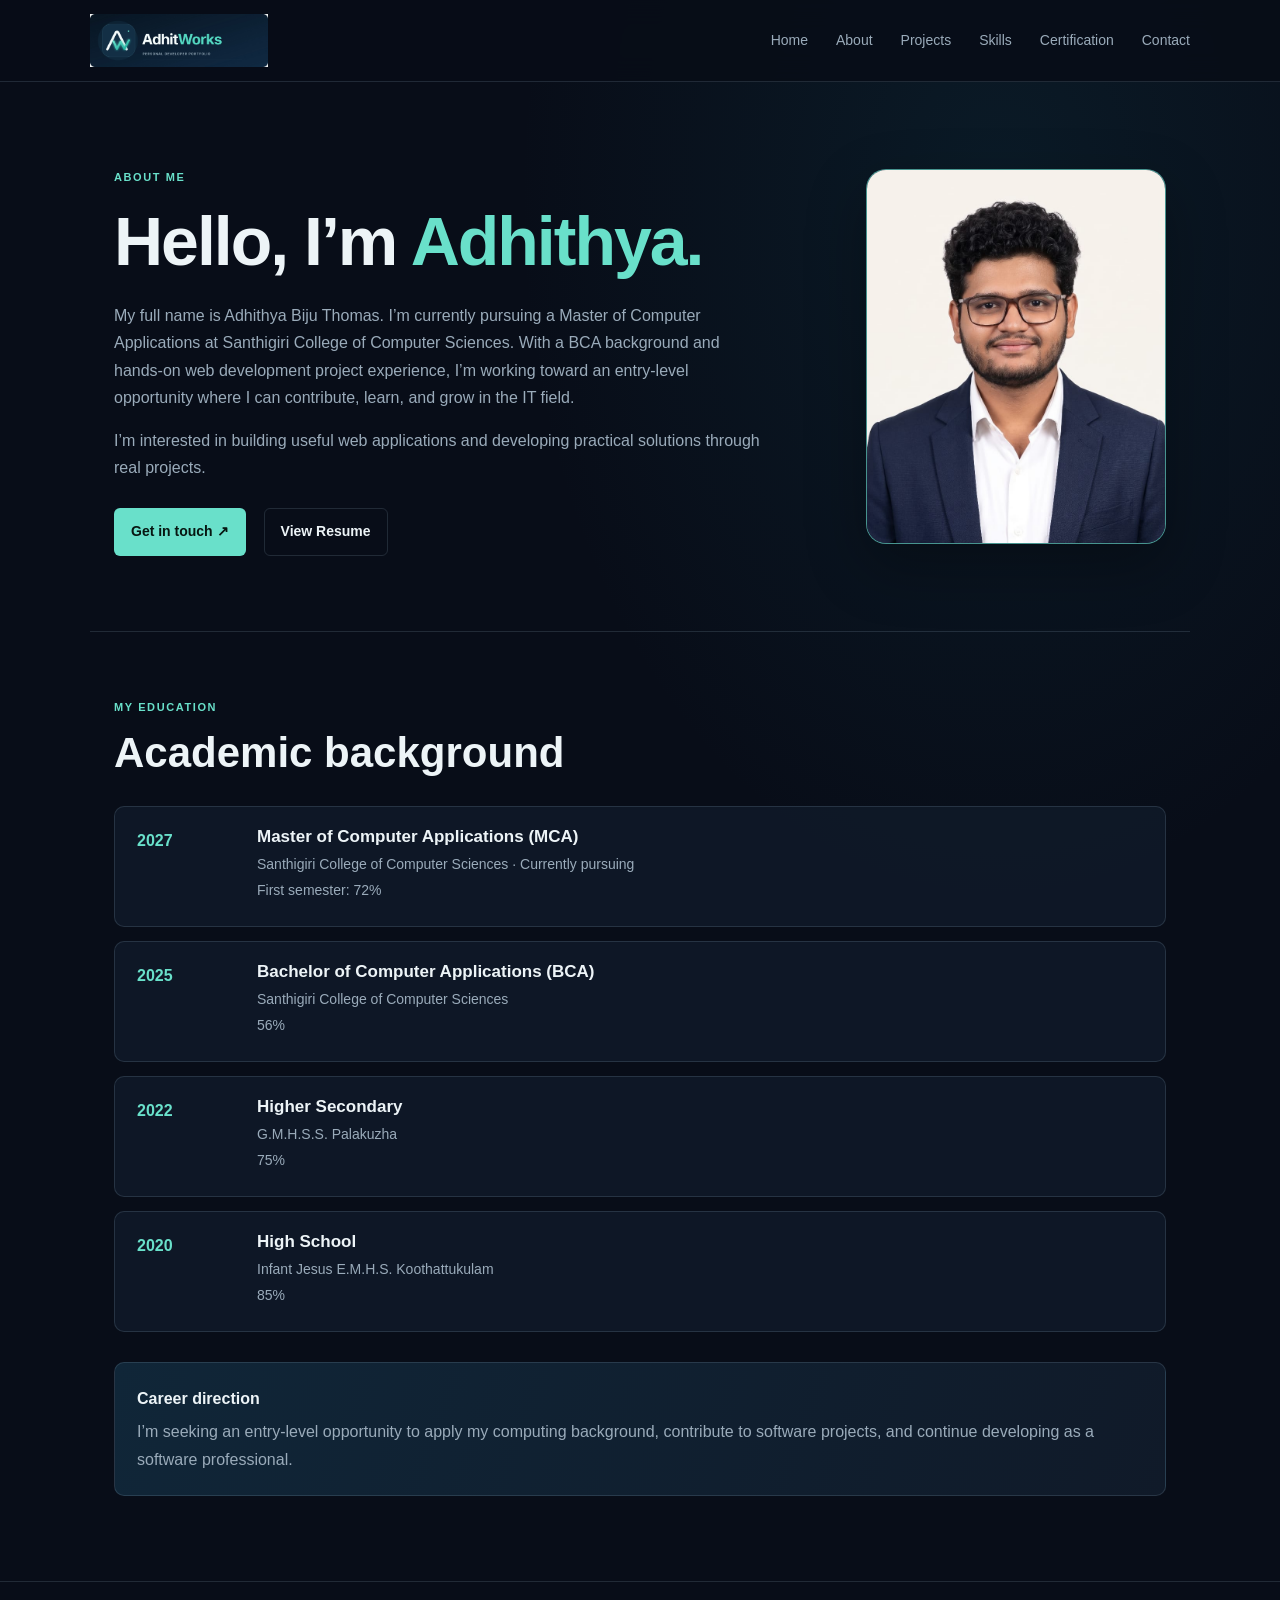
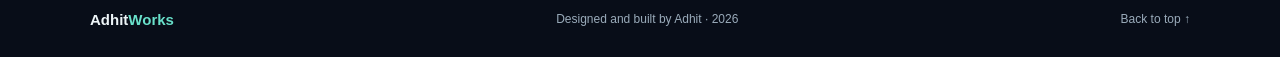
==== about.html @ 66b20a9e "initial commit" ====
<!DOCTYPE html>
<html lang="en">
<head>
  <meta charset="UTF-8">
  <meta name="viewport" content="width=device-width, initial-scale=1.0">
  <meta name="theme-color" content="#080d18">
  <meta name="description" content="About Adhit, MCA student and aspiring software developer.">
  <title>About | AdhitWorks</title>

  <link rel="icon" type="image/jpeg" href="./Assets/images/icon.jpg">
  <link rel="stylesheet" href="./Assets/css/style.css">
  <script src="./Assets/javascript/script.js" defer></script>

  <style>
    .about-main {
      max-width: 1100px;
      margin: 0 auto;
    }

    .about-hero {
      display: grid;
      grid-template-columns: minmax(0, 1fr) 300px;
      align-items: center;
      gap: 64px;
      padding-top: 75px;
      padding-bottom: 75px;
    }

    .about-copy h1 {
      margin: 14px 0 20px;
    }

    .about-copy > p:not(.eyebrow) {
      max-width: 650px;
      color: var(--muted);
    }

    .about-photo {
      width: 100%;
      aspect-ratio: 4 / 5;
      overflow: hidden;
      border: 1px solid rgba(105, 224, 202, 0.6);
      border-radius: 20px;
      background: var(--surface-light);
      box-shadow: 0 22px 60px rgba(0, 0, 0, 0.3);
    }

    .about-photo img {
      display: block;
      width: 100%;
      height: 100%;
      object-fit: cover;
      object-position: center 15%;
    }

    .education-section {
      padding-top: 55px;
      padding-bottom: 85px;
      border-top: 1px solid var(--border);
    }

    .education-section h2 {
      margin-bottom: 28px;
    }

    .education-list {
      display: grid;
      gap: 14px;
    }

    .education-item {
      display: grid;
      grid-template-columns: 100px minmax(0, 1fr);
      gap: 20px;
      padding: 20px 22px;
      background: rgba(16, 26, 41, 0.86);
      border: 1px solid var(--border);
      border-radius: 10px;
    }

    .education-year {
      color: var(--teal);
      font-weight: 700;
    }

    .education-item h3 {
      margin: 0 0 5px;
      font-size: 17px;
    }

    .education-item p {
      margin: 3px 0;
      color: var(--muted);
      font-size: 14px;
    }

    .career-note {
      margin-top: 30px;
      padding: 22px;
      background: linear-gradient(110deg, #102638, #101a29);
      border: 1px solid var(--border);
      border-radius: 10px;
      color: var(--muted);
    }

    .career-note strong {
      display: block;
      margin-bottom: 6px;
      color: var(--text);
    }

    @media (max-width: 760px) {
      .about-hero {
        grid-template-columns: 1fr;
        gap: 30px;
        padding-top: 50px;
      }

      .about-photo {
        width: min(280px, 80%);
        margin: 0 auto;
      }
    }

    @media (max-width: 480px) {
      .education-item {
        grid-template-columns: 1fr;
        gap: 5px;
        padding: 18px;
      }
    }
  </style>
</head>

<body>
<header class="header">
  <a class="brand" href="index.html#home" aria-label="AdhitWorks home">
    <img
      class="brand-logo"
      src="./Assets/images/logo.jpg"
      alt="AdhitWorks"
      width="2048"
      height="612"
    >
  </a>

  <button class="menu-button" type="button" aria-label="Open menu" aria-expanded="false">
    ☰
  </button>

  <nav class="navigation" aria-label="Main navigation">
    <a href="index.html#home">Home</a>
    <a href="about.html">About</a>
    <a href="project.html">Projects</a>
    <a href="skills.html">Skills</a>
    <a href="certification.html">Certification</a>
    <a href="contact.html" aria-current="page">Contact</a>
  </nav>
</header>

<main class="about-main">
  <section class="about-hero section">
    <div class="about-copy">
      <p class="eyebrow">ABOUT ME</p>
      <h1>Hello, I’m <span class="accent">Adhithya.</span></h1>

      <p>
        My full name is Adhithya Biju Thomas. I’m currently pursuing a
        Master of Computer Applications at Santhigiri College of Computer
        Sciences. With a BCA background and hands-on web development project
        experience, I’m working toward an entry-level opportunity where I can
        contribute, learn, and grow in the IT field.
      </p>

      <p>
        I’m interested in building useful web applications and developing
        practical solutions through real projects.
      </p>

      <div class="buttons">
        <a class="button primary-button" href="contact.html">Get in touch ↗</a>
        <a
          class="button secondary-button"
          href="./Assets/documents/Resume.pdf"
          target="_blank"
          rel="noopener noreferrer"
        >
          View Resume
        </a>
      </div>
    </div>

    <div class="about-photo">
      <img
        src="./Assets/images/Adhithya.jpg"
        alt="Portrait of Adhithya Biju Thomas"
        width="768"
        height="1365"
      >
    </div>
  </section>

  <section class="education-section section">
    <p class="eyebrow">MY EDUCATION</p>
    <h2>Academic background</h2>

    <div class="education-list">
      <article class="education-item">
        <div class="education-year">2027</div>
        <div>
          <h3>Master of Computer Applications (MCA)</h3>
          <p>Santhigiri College of Computer Sciences · Currently pursuing</p>
          <p>First semester: 72%</p>
        </div>
      </article>

      <article class="education-item">
        <div class="education-year">2025</div>
        <div>
          <h3>Bachelor of Computer Applications (BCA)</h3>
          <p>Santhigiri College of Computer Sciences</p>
          <p>56%</p>
        </div>
      </article>

      <article class="education-item">
        <div class="education-year">2022</div>
        <div>
          <h3>Higher Secondary</h3>
          <p>G.M.H.S.S. Palakuzha</p>
          <p>75%</p>
        </div>
      </article>

      <article class="education-item">
        <div class="education-year">2020</div>
        <div>
          <h3>High School</h3>
          <p>Infant Jesus E.M.H.S. Koothattukulam</p>
          <p>85%</p>
        </div>
      </article>
    </div>

    <div class="career-note">
      <strong>Career direction</strong>
      I’m seeking an entry-level opportunity to apply my computing background,
      contribute to software projects, and continue developing as a software
      professional.
    </div>
  </section>
</main>

<footer class="footer">
  <a class="footer-brand" href="index.html#home">Adhit<span>Works</span></a>
  <p>Designed and built by Adhit · <span id="year"></span></p>
  <a href="#">Back to top ↑</a>
</footer>
</body>
</html>
---- Assets/css/style.css ----
:root {
  --background: #080d18;
  --surface: #101a29;
  --surface-light: #142338;
  --text: #edf4f7;
  --muted: #9aabba;
  --teal: #69e0ca;
  --border: rgba(176, 205, 224, 0.15);
  --content-width: 1100px;
}

* {
  box-sizing: border-box;
}

html {
  scroll-behavior: smooth;
  scroll-padding-top: 90px;
}

body {
  min-width: 320px;
  margin: 0;
  background:
    radial-gradient(ellipse at 78% 12%, rgba(23, 94, 113, 0.17), transparent 34%),
    var(--background);
  color: var(--text);
  font-family: Arial, Helvetica, sans-serif;
  line-height: 1.7;
}

a {
  color: inherit;
  text-decoration: none;
}

.header,
.section,
.footer {
  padding-left: max(24px, calc((100% - var(--content-width)) / 2));
  padding-right: max(24px, calc((100% - var(--content-width)) / 2));
}

.header {
  min-height: 82px;
  position: sticky;
  top: 0;
  z-index: 10;
  display: flex;
  align-items: center;
  justify-content: space-between;
  gap: 24px;
  background: rgba(8, 13, 24, 0.94);
  border-bottom: 1px solid var(--border);
  backdrop-filter: blur(14px);
}

.brand {
  display: inline-flex;
  align-items: center;
  flex-shrink: 0;
}

.brand-logo {
  display: block;
  width: 178px;
  height: auto;
  max-height: 54px;
  object-fit: contain;
  object-position: left center;
}

.navigation {
  display: flex;
  align-items: center;
  gap: 28px;
  color: var(--muted);
  font-size: 14px;
}

.navigation a,
.social-links a,
.project-links a {
  transition: color 0.2s ease;
}

.navigation a:hover,
.social-links a:hover,
.project-links a:hover {
  color: var(--teal);
}

.contact-link {
  color: var(--teal);
  border: 1px solid rgba(105, 224, 202, 0.55);
  padding: 7px 13px;
  border-radius: 6px;
}

.menu-button {
  display: none;
  color: var(--text);
  background: var(--surface);
  border: 1px solid var(--border);
  border-radius: 6px;
  padding: 7px 11px;
  font-size: 20px;
  cursor: pointer;
}

.section {
  padding-top: 85px;
  padding-bottom: 85px;
}

.hero {
  min-height: 610px;
  display: grid;
  grid-template-columns: minmax(0, 1.1fr) minmax(300px, 0.9fr);
  align-items: center;
  gap: 56px;
}

.hero-content {
  max-width: 620px;
}

.eyebrow {
  color: var(--teal);
  font-size: 11px;
  font-weight: bold;
  letter-spacing: 1.6px;
}

h1,
h2,
h3 {
  line-height: 1.2;
}

h1 {
  max-width: 650px;
  margin: 18px 0;
  font-size: clamp(42px, 6vw, 68px);
  letter-spacing: -2px;
}

h2 {
  margin: 10px 0 15px;
  font-size: clamp(30px, 4vw, 42px);
}

.intro,
.section-heading > p:last-child {
  color: var(--muted);
}

.intro {
  max-width: 560px;
}

.accent {
  color: var(--teal);
}

.buttons,
.social-links,
.project-links {
  display: flex;
  align-items: center;
  gap: 18px;
}

.buttons {
  flex-wrap: wrap;
  margin-top: 27px;
}

.button {
  display: inline-flex;
  align-items: center;
  gap: 9px;
  padding: 11px 16px;
  border: 1px solid transparent;
  border-radius: 6px;
  font-size: 14px;
  font-weight: bold;
  transition: transform 0.2s ease, background 0.2s ease;
}

.button:hover {
  transform: translateY(-2px);
}

.primary-button {
  background: var(--teal);
  color: #071611;
}

.primary-button:hover {
  background: #8af0dc;
}

.secondary-button {
  border-color: var(--border);
  color: var(--text);
}

.social-links {
  flex-wrap: wrap;
  margin-top: 28px;
  color: var(--muted);
  font-size: 13px;
}

.hero-photo {
  display: grid;
  justify-items: center;
  align-content: center;
  gap: 13px;
}

.photo-frame {
  width: min(330px, 100%);
  aspect-ratio: 4 / 5;
  overflow: hidden;
  border: 1px solid rgba(105, 224, 202, 0.65);
  border-radius: 22px;
  background: var(--surface-light);
  box-shadow: 0 24px 70px rgba(0, 0, 0, 0.35);
}

.photo-frame img {
  display: block;
  width: 100%;
  height: 100%;
  object-fit: cover;
  object-position: center 18%;
}

.photo-note {
  color: var(--muted);
  font-size: 12px;
}

.projects-section {
  border-top: 1px solid rgba(176, 205, 224, 0.08);
  background: linear-gradient(180deg, rgba(16, 26, 41, 0.55), transparent);
}

.section-heading {
  display: flex;
  align-items: end;
  justify-content: space-between;
  gap: 28px;
  margin-bottom: 30px;
}

.section-heading > p:last-child {
  max-width: 390px;
  margin: 0 0 5px;
}

.project-grid {
  display: grid;
  grid-template-columns: repeat(3, minmax(0, 1fr));
  gap: 18px;
}

.project-card {
  overflow: hidden;
  background: rgba(16, 26, 41, 0.86);
  border: 1px solid var(--border);
  border-radius: 10px;
  transition: transform 0.2s ease, border-color 0.2s ease;
}

.project-card:hover {
  transform: translateY(-4px);
  border-color: rgba(105, 224, 202, 0.5);
}

.project-art {
  height: 155px;
  display: grid;
  place-items: center;
  background: linear-gradient(135deg, #124044, #19283d);
  color: var(--teal);
  font-size: 36px;
  font-weight: bold;
}

.art-two {
  background: linear-gradient(135deg, #182f4b, #242b46);
}

.art-three {
  background: linear-gradient(135deg, #302b49, #172638);
}

.project-content {
  padding: 20px;
}

.project-content h3 {
  margin: 0;
  font-size: 18px;
}

.project-content p {
  min-height: 58px;
  color: var(--muted);
  font-size: 13px;
}

.tags,
.skills {
  display: flex;
  flex-wrap: wrap;
  gap: 8px;
}

.tags span,
.skills span {
  padding: 5px 9px;
  border: 1px solid var(--border);
  border-radius: 5px;
  color: #c4d0da;
  font-size: 11px;
}

.project-links {
  flex-wrap: wrap;
  margin-top: 18px;
  padding-top: 14px;
  border-top: 1px solid var(--border);
  color: var(--teal);
  font-size: 12px;
}

.footer {
  min-height: 76px;
  display: flex;
  align-items: center;
  justify-content: space-between;
  gap: 18px;
  border-top: 1px solid var(--border);
  color: var(--muted);
  font-size: 12px;
}

.footer p {
  margin: 0;
}

.footer-brand {
  color: var(--text);
  font-size: 15px;
  font-weight: bold;
}

.footer-brand span {
  color: var(--teal);
}

@media (max-width: 850px) {
  .hero {
    gap: 30px;
  }

  .project-grid {
    grid-template-columns: repeat(2, minmax(0, 1fr));
  }
}

@media (max-width: 760px) {
  .header {
    min-height: 72px;
  }

  .brand-logo {
    width: 155px;
  }

  .menu-button {
    display: block;
  }

  .navigation {
    display: none;
    position: absolute;
    top: 100%;
    left: 0;
    right: 0;
    padding: 12px 24px 18px;
    background: var(--background);
    border-bottom: 1px solid var(--border);
  }

  .navigation.open {
    display: flex;
    flex-direction: column;
    align-items: flex-start;
    gap: 0;
  }

  .navigation a {
    width: 100%;
    padding: 11px 0;
  }

  .navigation .contact-link {
    width: auto;
    padding: 6px 12px;
    margin-top: 6px;
  }

  .hero {
    min-height: auto;
    grid-template-columns: 1fr;
    gap: 36px;
  }

  .hero-photo {
    grid-row: 1;
  }

  .photo-frame {
    width: min(300px, 78vw);
  }

  .section-heading {
    display: block;
  }

  .section-heading > p:last-child {
    margin-top: 12px;
  }
}

@media (max-width: 540px) {
  .section {
    padding-top: 62px;
    padding-bottom: 62px;
  }

  .project-grid {
    grid-template-columns: 1fr;
  }

  .buttons {
    align-items: flex-start;
    flex-direction: column;
    gap: 12px;
  }

  .footer {
    align-items: flex-start;
    flex-direction: column;
    padding-top: 20px;
    padding-bottom: 20px;
  }
}

@media (prefers-reduced-motion: reduce) {
  html {
    scroll-behavior: auto;
  }

  *,
  *::before,
  *::after {
    transition-duration: 0.01ms !important;
  }
}
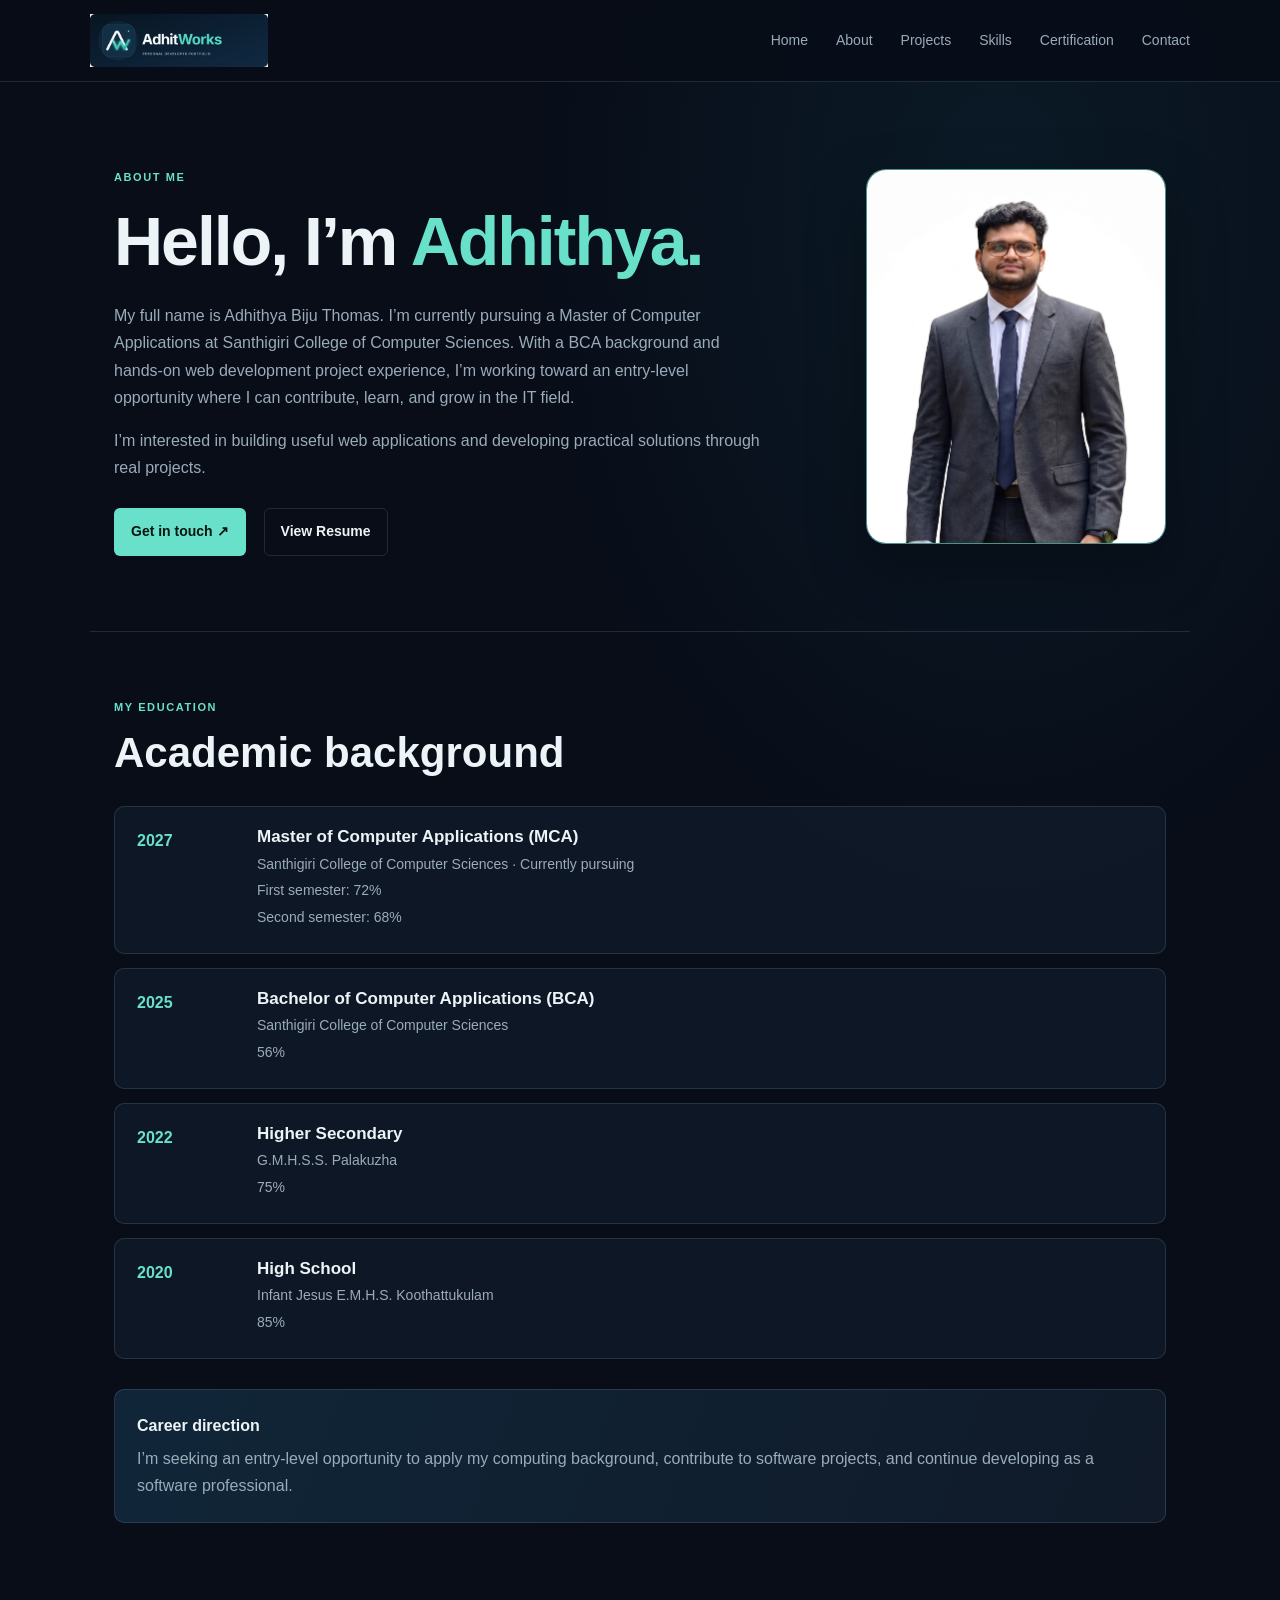
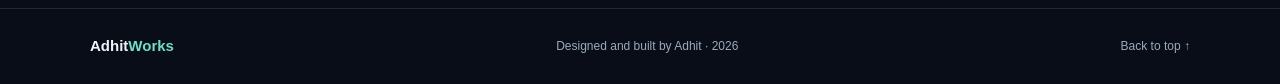
==== commit 474eb11b: "Update skills and project" ====
--- a/about.html
+++ b/about.html
@@ -211,6 +211,7 @@
           <h3>Master of Computer Applications (MCA)</h3>
           <p>Santhigiri College of Computer Sciences · Currently pursuing</p>
           <p>First semester: 72%</p>
+          <p>Second semester: 68%</p>
         </div>
       </article>
 
